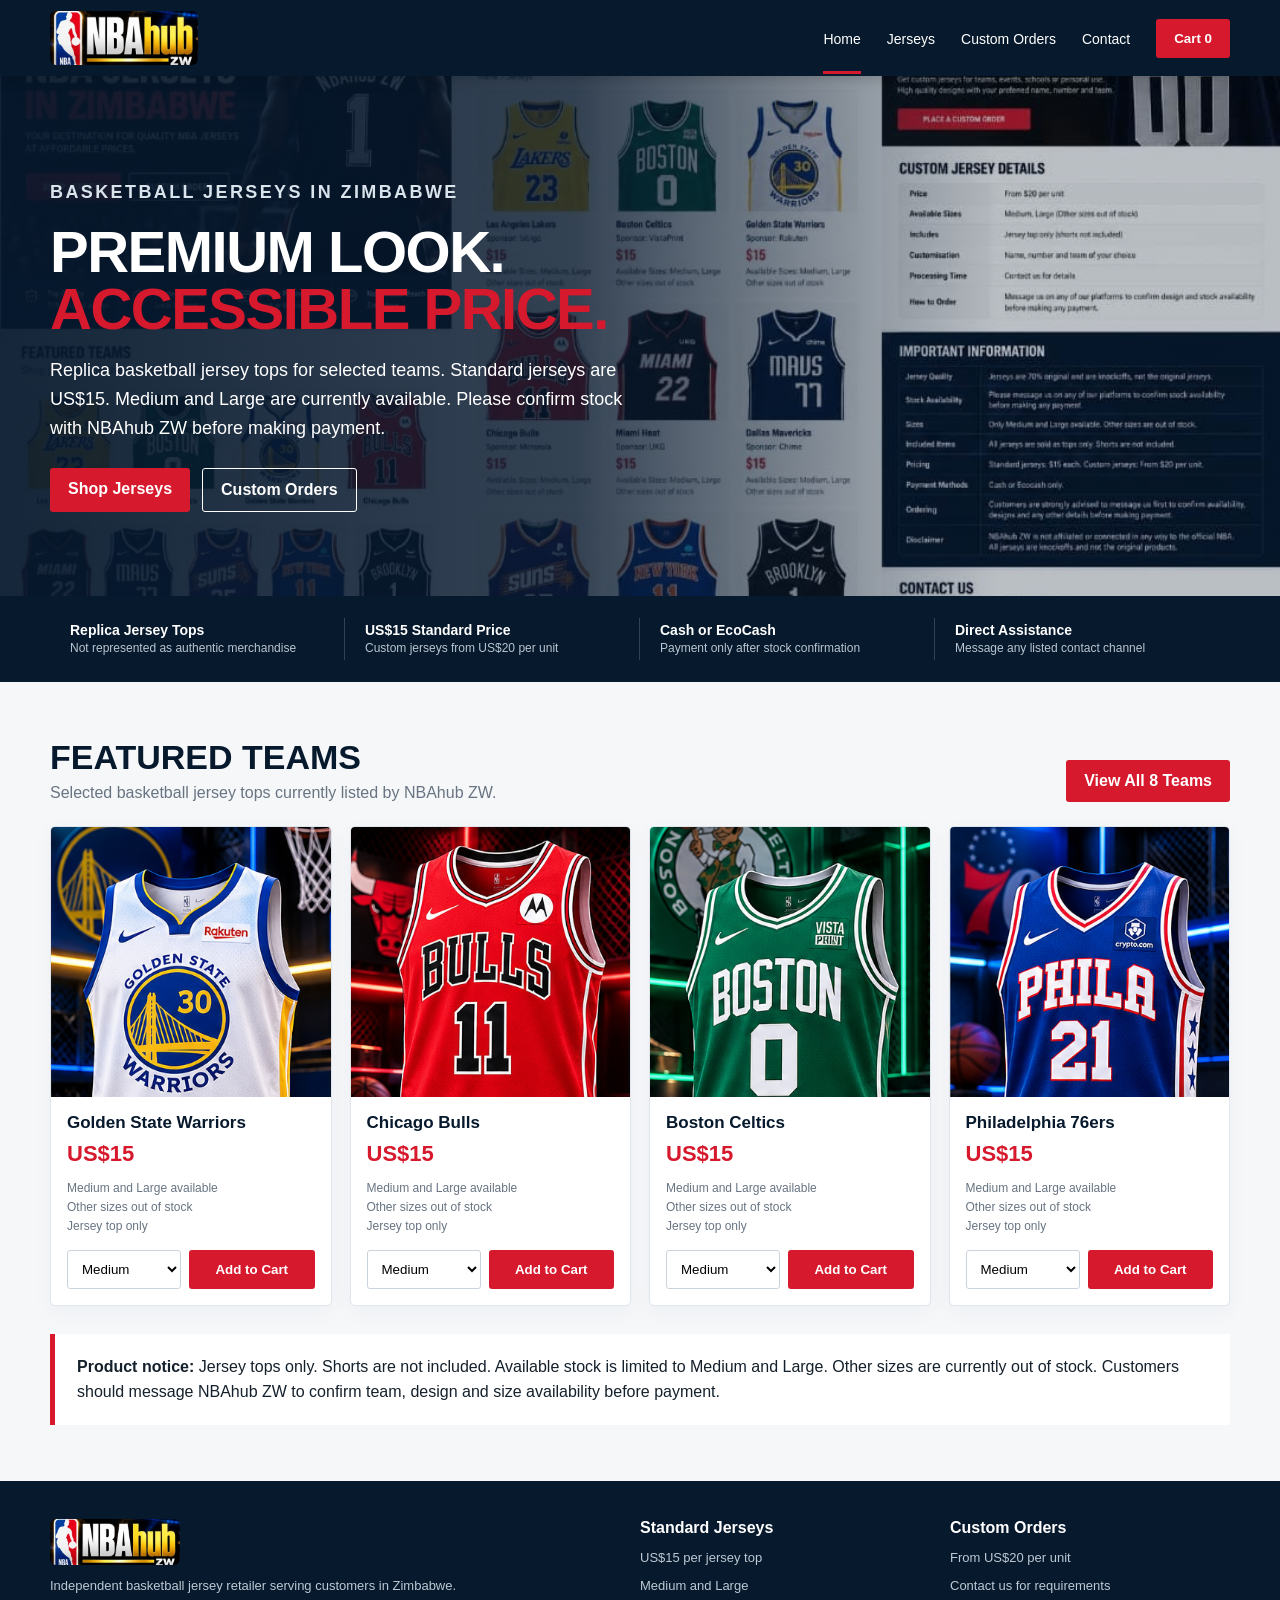
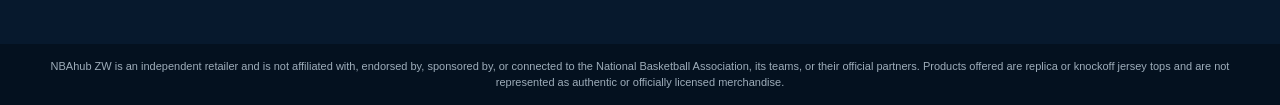
==== index.html @ 06e1029c "Add files via upload" ====
<!doctype html>
<html lang="en">
<head>
  <meta charset="utf-8">
  <meta name="viewport" content="width=device-width,initial-scale=1">
  <meta name="description" content="NBAhub ZW basketball jersey catalogue in Zimbabwe.">
  <title>NBAhub ZW | Basketball Jerseys Zimbabwe</title>
  <link rel="stylesheet" href="assets/style.css">
  <script defer src="assets/app.js"></script>

  <!-- Protection Styles: Disables text selection, highlighting, and user drag -->
  <style>
    body, html {
      -webkit-user-select: none; /* Safari / Chrome */
      -moz-user-select: none;    /* Firefox */
      -ms-user-select: none;     /* Internet Explorer/Edge */
      user-select: none;         /* Standard */
      -webkit-touch-callout: none; /* iOS Safari */
    }

    img {
      -webkit-user-drag: none;
      -khtml-user-drag: none;
      -moz-user-drag: none;
      -o-user-drag: none;
      user-drag: none;
      pointer-events: none; /* Prevents image drag and right-click download */
    }

    /* Keep buttons and links clickable and interactive */
    a, button, input, textarea, select {
      pointer-events: auto !important;
    }
  </style>

  <!-- Protection Script: Blocks right-click, shortcuts (F12, Ctrl+U, Ctrl+S, Ctrl+C) -->
  <script>
    // Disable right-click menu
    document.addEventListener('contextmenu', function(e) {
      e.preventDefault();
    }, false);

    // Block keyboard shortcuts for inspecting code or copying
    document.addEventListener('keydown', function(e) {
      // F12 (DevTools)
      if (e.keyCode === 123) {
        e.preventDefault();
      }
      // Ctrl+U / Cmd+U (View Source)
      if ((e.ctrlKey || e.metaKey) && e.keyCode === 85) {
        e.preventDefault();
      }
      // Ctrl+S / Cmd+S (Save Page)
      if ((e.ctrlKey || e.metaKey) && e.keyCode === 83) {
        e.preventDefault();
      }
      // Ctrl+C / Cmd+C (Copy)
      if ((e.ctrlKey || e.metaKey) && e.keyCode === 67) {
        e.preventDefault();
      }
      // Ctrl+Shift+I / Cmd+Option+I (Inspect)
      if ((e.ctrlKey || e.metaKey) && e.shiftKey && e.keyCode === 73) {
        e.preventDefault();
      }
    }, false);
  </script>
</head>

<body oncontextmenu="return false;" onselectstart="return false;" ondragstart="return false;">
  <header>
    <a class="brand" href="index.html"><img src="assets/images/nbahub-logo.jpg" alt="NBAhub ZW"></a>
    <button class="nav-toggle">Menu</button>
    <nav>
      <a class="active" href="index.html">Home</a>
      <a href="jerseys.html">Jerseys</a>
      <a href="custom.html">Custom Orders</a>
      <a href="contact.html">Contact</a>
      <button class="cart-btn" data-open-cart>Cart <span data-cart-count>0</span></button>
    </nav>
  </header>

  <main>
    <section class="hero">
      <div class="hero-inner">
        <div class="hero-copy">
          <p class="eyebrow">BASKETBALL JERSEYS IN ZIMBABWE</p>
          <h1>Premium look.<br><span>Accessible price.</span></h1>
          <p>Replica basketball jersey tops for selected teams. Standard jerseys are US$15. Medium and Large are currently available. Please confirm stock with NBAhub ZW before making payment.</p>
          <div class="actions">
            <a class="btn primary" href="jerseys.html">Shop Jerseys</a>
            <a class="btn secondary" href="custom.html">Custom Orders</a>
          </div>
        </div>
      </div>
    </section>

    <section class="trustbar">
      <div><strong>Replica Jersey Tops</strong><span>Not represented as authentic merchandise</span></div>
      <div><strong>US$15 Standard Price</strong><span>Custom jerseys from US$20 per unit</span></div>
      <div><strong>Cash or EcoCash</strong><span>Payment only after stock confirmation</span></div>
      <div><strong>Direct Assistance</strong><span>Message any listed contact channel</span></div>
    </section>

    <section class="section">
      <div class="section-head">
        <div>
          <h2>Featured Teams</h2>
          <p>Selected basketball jersey tops currently listed by NBAhub ZW.</p>
        </div>
        <a class="btn primary" href="jerseys.html">View All 8 Teams</a>
      </div>
      <div id="featured" class="grid"></div>
      <div class="notice">
        <strong>Product notice:</strong> Jersey tops only. Shorts are not included. Available stock is limited to Medium and Large. Other sizes are currently out of stock. Customers should message NBAhub ZW to confirm team, design and size availability before payment.
      </div>
    </section>
  </main>

  <footer>
    <div>
      <a class="brand compact" href="index.html"><img src="assets/images/nbahub-logo.jpg" alt="NBAhub ZW"></a>
      <p>Independent basketball jersey retailer serving customers in Zimbabwe.</p>
    </div>
    <div>
      <strong>Standard Jerseys</strong>
      <p>US$15 per jersey top</p>
      <p>Medium and Large</p>
    </div>
    <div>
      <strong>Custom Orders</strong>
      <p>From US$20 per unit</p>
      <p>Contact us for requirements</p>
    </div>
  </footer>

  <div class="legal">
    NBAhub ZW is an independent retailer and is not affiliated with, endorsed by, sponsored by, or connected to the National Basketball Association, its teams, or their official partners. Products offered are replica or knockoff jersey tops and are not represented as authentic or officially licensed merchandise.
  </div>

  <div class="cart" data-cart>
    <div class="cart-panel">
      <div class="cart-head">
        <h2>Your Cart</h2>
        <button data-close-cart>Close</button>
      </div>
      <div data-cart-items></div>
      <div class="cart-total">
        <span>Total</span>
        <strong data-cart-total>US$0</strong>
      </div>
      <p class="fine">This is an order enquiry only. Confirm availability and payment instructions before making any payment.</p>
      <button class="btn primary full" data-checkout>Send Order to WhatsApp</button>
    </div>
  </div>
</body>
</html>
---- assets/style.css ----
:root{--navy:#07192d;--navy2:#0b2846;--red:#d7192d;--white:#fff;--ink:#14202b;--muted:#687482;--line:#dfe5ea;--bg:#f5f7f9}*{box-sizing:border-box}html{scroll-behavior:smooth}body{margin:0;font-family:Arial,Helvetica,sans-serif;color:var(--ink);background:var(--bg)}a{text-decoration:none;color:inherit}header{height:76px;background:var(--navy);color:#fff;display:flex;align-items:center;padding:0 max(24px,calc((100% - 1180px)/2));gap:30px;position:sticky;top:0;z-index:20;box-shadow:0 2px 14px #0003}.brand{display:flex;align-items:center;gap:10px;font-weight:800;letter-spacing:.2px}.brand img{width:148px;height:54px;object-fit:cover;object-position:center;border-radius:6px}.brand.compact img{width:130px;height:46px}nav{margin-left:auto;display:flex;align-items:center;gap:26px;font-size:14px}nav a{padding:28px 0 24px;border-bottom:3px solid transparent}nav a:hover,nav a.active{border-color:var(--red)}.nav-toggle{display:none}.cart-btn,.btn,.buy-row button{border:0;background:var(--red);color:#fff;font-weight:700;padding:12px 18px;border-radius:3px;cursor:pointer}.hero{min-height:520px;background:linear-gradient(90deg,#06182deF 0%,#06182dcf 45%,#06182d42 78%),url('images/layout-reference.jpg') center/cover;display:flex;align-items:center;color:#fff}.hero-inner{width:min(1180px,calc(100% - 48px));margin:auto}.hero-copy{max-width:640px}.eyebrow{font-size:13px;letter-spacing:2.4px;font-weight:800;color:#d9e3ec}.hero h1,.page-hero h1{font-size:58px;line-height:.98;margin:10px 0 18px;text-transform:uppercase;letter-spacing:-1.5px}.hero h1 span{color:var(--red)}.hero p{font-size:18px;line-height:1.6;max-width:590px}.actions{display:flex;gap:12px;margin-top:26px}.btn.secondary{background:transparent;border:1px solid #fff}.trustbar{background:var(--navy);color:#fff;display:grid;grid-template-columns:repeat(4,1fr);padding:22px max(24px,calc((100% - 1180px)/2));gap:0}.trustbar div{padding:4px 20px;border-right:1px solid #ffffff2e}.trustbar div:last-child{border:0}.trustbar strong{display:block;font-size:14px}.trustbar span{font-size:12px;color:#b9c6d2}.section{width:min(1180px,calc(100% - 48px));margin:0 auto;padding:56px 0}.section-head{display:flex;align-items:end;justify-content:space-between;margin-bottom:24px}.section h2{font-size:34px;margin:0;text-transform:uppercase;color:var(--navy)}.section-head p{margin:7px 0 0;color:var(--muted)}.grid{display:grid;grid-template-columns:repeat(4,1fr);gap:18px}.product{background:#fff;border:1px solid var(--line);border-radius:5px;overflow:hidden;box-shadow:0 6px 22px #0b28460a}.product-visual{height:270px;background:#fff;display:flex;align-items:center;justify-content:center;overflow:hidden}.jersey-photo{width:100%;height:100%;object-fit:cover;object-position:center top;transform:scale(1.02)}.product-body{padding:16px}.product h3{margin:0 0 8px;font-size:17px;color:var(--navy)}.price{color:var(--red);font-size:22px;font-weight:900;margin:6px 0}.availability{font-size:12px;line-height:1.6;color:var(--muted)}.buy-row{display:grid;grid-template-columns:1fr 1.1fr;gap:8px;margin-top:13px}.buy-row select{border:1px solid #cbd4dc;padding:10px;border-radius:3px;background:#fff}.jersey-art{width:72%;height:88%;clip-path:polygon(23% 0,38% 7%,62% 7%,77% 0,100% 22%,85% 36%,83% 100%,17% 100%,15% 36%,0 22%);background:linear-gradient(90deg,var(--c2) 0 8%,var(--c1) 8% 92%,var(--c2) 92%);display:flex;flex-direction:column;align-items:center;justify-content:center;color:#fff;text-shadow:0 2px 3px #0007;border:1px solid #0001}.jersey-art span{font-weight:900;font-size:25px}.jersey-art strong{font-size:50px}.jersey-art small{font-size:8px;margin-top:22px;letter-spacing:.5px}.notice{background:#fff;border-left:5px solid var(--red);padding:20px 22px;margin-top:28px;line-height:1.6}.page-hero{background:linear-gradient(90deg,#1b0508e8,#6b080fe8),url('images/layout-reference.jpg') center 25%/cover;color:#fff;padding:62px max(24px,calc((100% - 1180px)/2))}.page-hero h1{font-size:48px}.page-hero p{max-width:720px;line-height:1.6}.info-grid{display:grid;grid-template-columns:1fr 1fr;gap:24px}.panel{background:#fff;border:1px solid var(--line);padding:28px}.panel h2{font-size:25px}.details{width:100%;border-collapse:collapse}.details td{padding:14px;border-bottom:1px solid var(--line);vertical-align:top}.details td:first-child{font-weight:700;width:34%;color:var(--navy)}.contact-grid{display:grid;grid-template-columns:repeat(4,1fr);gap:16px}.contact-card{background:#fff;border:1px solid var(--line);padding:22px;min-height:145px}.contact-card strong{display:block;color:var(--navy);margin-bottom:12px}.contact-card a{color:var(--red);font-weight:700;word-break:break-word}footer{background:var(--navy);color:#fff;padding:38px max(24px,calc((100% - 1180px)/2));display:grid;grid-template-columns:2fr 1fr 1fr;gap:30px}footer p{font-size:13px;color:#bdc9d4}.legal{background:#04111f;color:#9eadba;text-align:center;padding:14px 24px;font-size:11px;line-height:1.5}.stock-banner{background:#fff3f4;border:1px solid #f0c4ca;color:#6e1821;padding:16px;margin-bottom:22px}.cart{position:fixed;inset:0;background:#0008;z-index:50;display:none;justify-content:flex-end}.cart.open{display:flex}.cart-panel{width:min(430px,100%);height:100%;background:#fff;padding:24px;overflow:auto}.cart-head{display:flex;justify-content:space-between;align-items:center;border-bottom:1px solid var(--line)}.cart-head button,.cart-item button{border:0;background:none;color:var(--red);cursor:pointer}.cart-item{display:flex;justify-content:space-between;gap:14px;padding:16px 0;border-bottom:1px solid var(--line)}.cart-item p{font-size:12px;color:var(--muted)}.cart-total{display:flex;justify-content:space-between;font-size:20px;padding:22px 0}.full{width:100%}.fine{font-size:12px;color:var(--muted)}.empty{padding:30px 0;color:var(--muted)}
@media(max-width:900px){.grid{grid-template-columns:repeat(2,1fr)}.contact-grid{grid-template-columns:repeat(2,1fr)}.trustbar{grid-template-columns:repeat(2,1fr);row-gap:18px}.hero h1{font-size:46px}.info-grid{grid-template-columns:1fr}nav{display:none;position:absolute;top:76px;left:0;right:0;background:var(--navy);padding:18px 24px;flex-direction:column;align-items:stretch}nav.open{display:flex}nav a{padding:10px 0}.nav-toggle{display:block;margin-left:auto;background:none;border:1px solid #fff;color:#fff;padding:8px 12px}.brand img{width:128px;height:48px}}
@media(max-width:560px){.grid,.contact-grid{grid-template-columns:1fr}.hero{min-height:560px}.hero h1,.page-hero h1{font-size:38px}.hero-inner,.section{width:min(100% - 30px,1180px)}.trustbar{grid-template-columns:1fr 1fr;padding:20px 8px}.trustbar div{padding:6px 10px}.product-visual{height:330px}footer{grid-template-columns:1fr}.actions{flex-direction:column}.btn{text-align:center}}
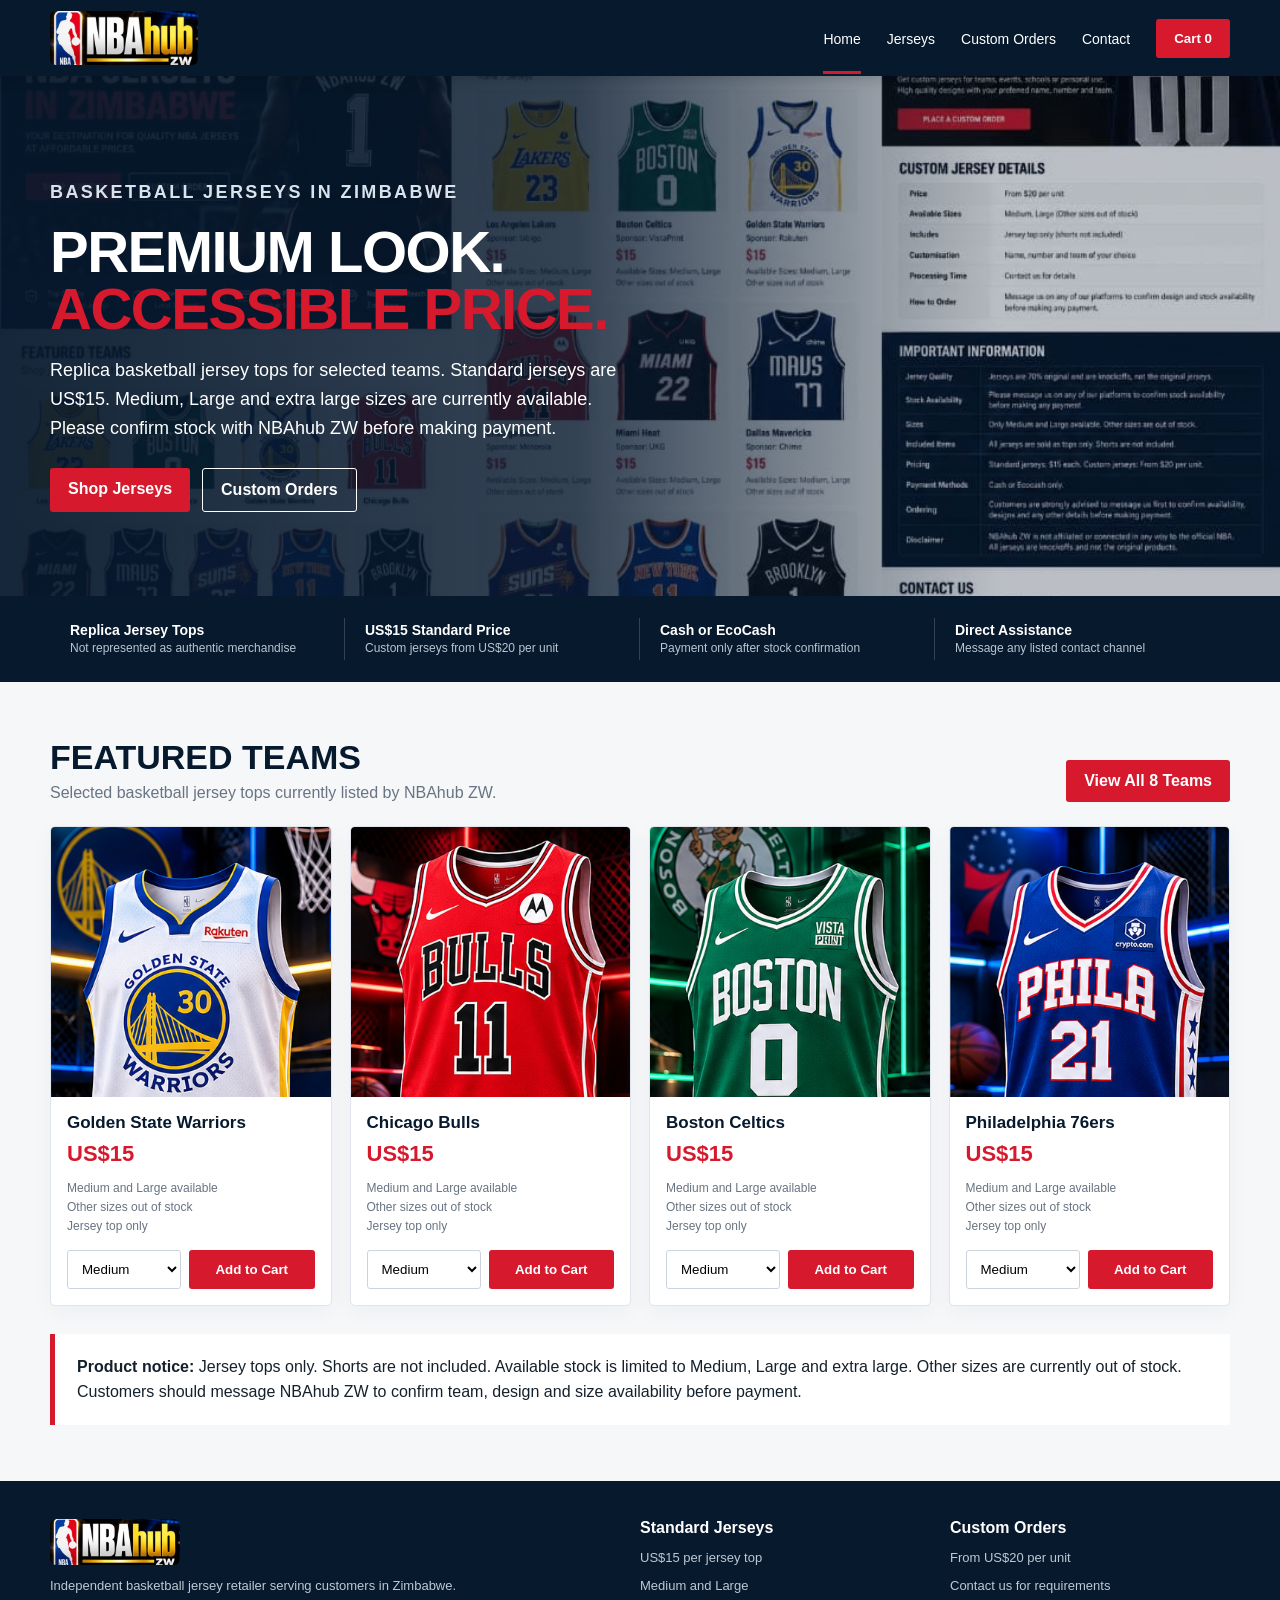
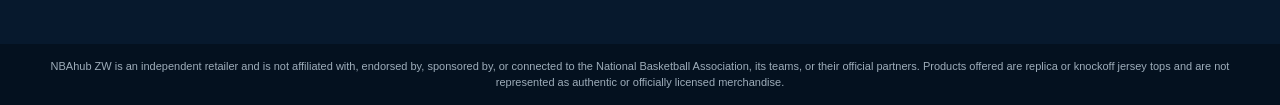
==== commit 684b0911: "Update index.html" ====
--- a/index.html
+++ b/index.html
@@ -85,7 +85,7 @@
         <div class="hero-copy">
           <p class="eyebrow">BASKETBALL JERSEYS IN ZIMBABWE</p>
           <h1>Premium look.<br><span>Accessible price.</span></h1>
-          <p>Replica basketball jersey tops for selected teams. Standard jerseys are US$15. Medium and Large are currently available. Please confirm stock with NBAhub ZW before making payment.</p>
+          <p>Replica basketball jersey tops for selected teams. Standard jerseys are US$15. Medium, Large and extra large sizes are currently available. Please confirm stock with NBAhub ZW before making payment.</p>
           <div class="actions">
             <a class="btn primary" href="jerseys.html">Shop Jerseys</a>
             <a class="btn secondary" href="custom.html">Custom Orders</a>
@@ -111,7 +111,7 @@
       </div>
       <div id="featured" class="grid"></div>
       <div class="notice">
-        <strong>Product notice:</strong> Jersey tops only. Shorts are not included. Available stock is limited to Medium and Large. Other sizes are currently out of stock. Customers should message NBAhub ZW to confirm team, design and size availability before payment.
+        <strong>Product notice:</strong> Jersey tops only. Shorts are not included. Available stock is limited to Medium, Large and extra large. Other sizes are currently out of stock. Customers should message NBAhub ZW to confirm team, design and size availability before payment.
       </div>
     </section>
   </main>
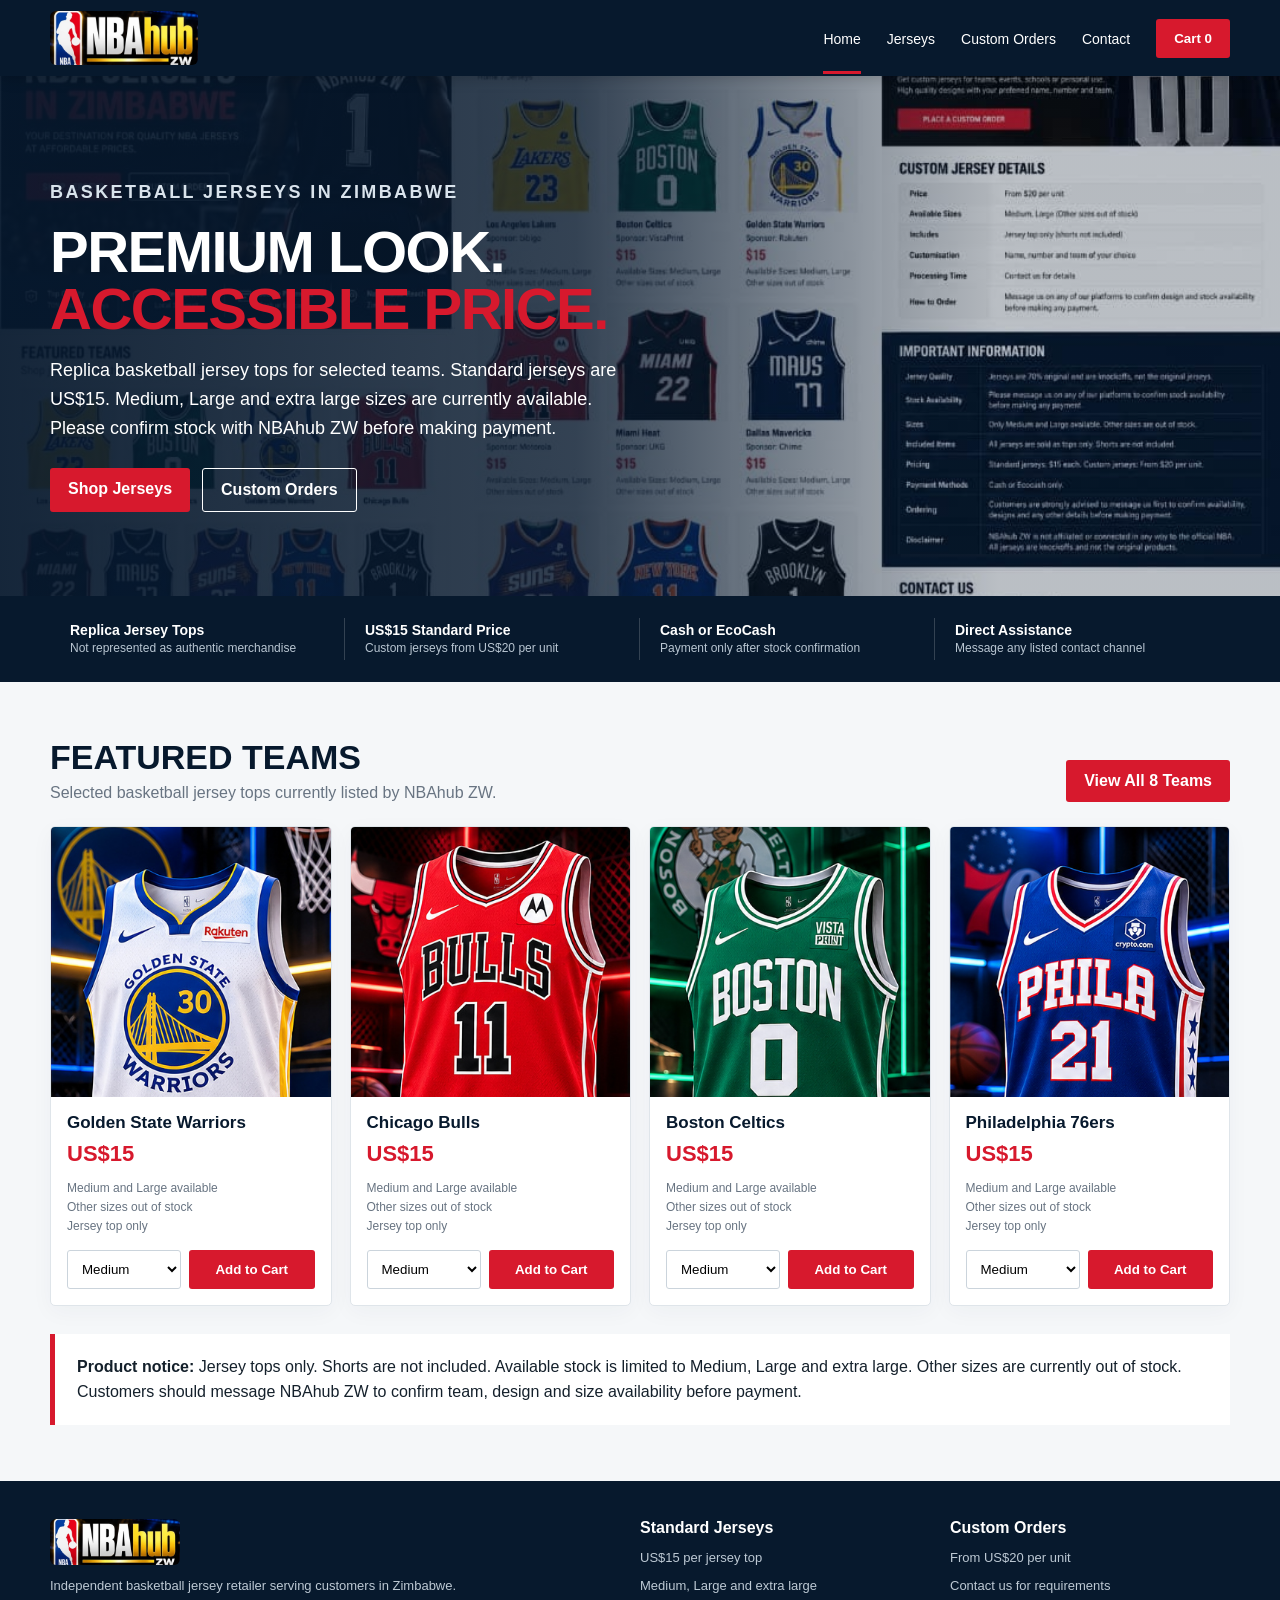
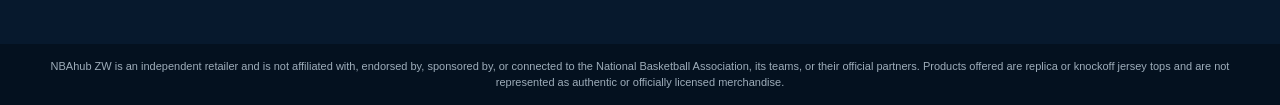
==== commit dde6bb59: "Update index.html" ====
--- a/index.html
+++ b/index.html
@@ -124,7 +124,7 @@
     <div>
       <strong>Standard Jerseys</strong>
       <p>US$15 per jersey top</p>
-      <p>Medium and Large</p>
+      <p>Medium, Large and extra large</p>
     </div>
     <div>
       <strong>Custom Orders</strong>
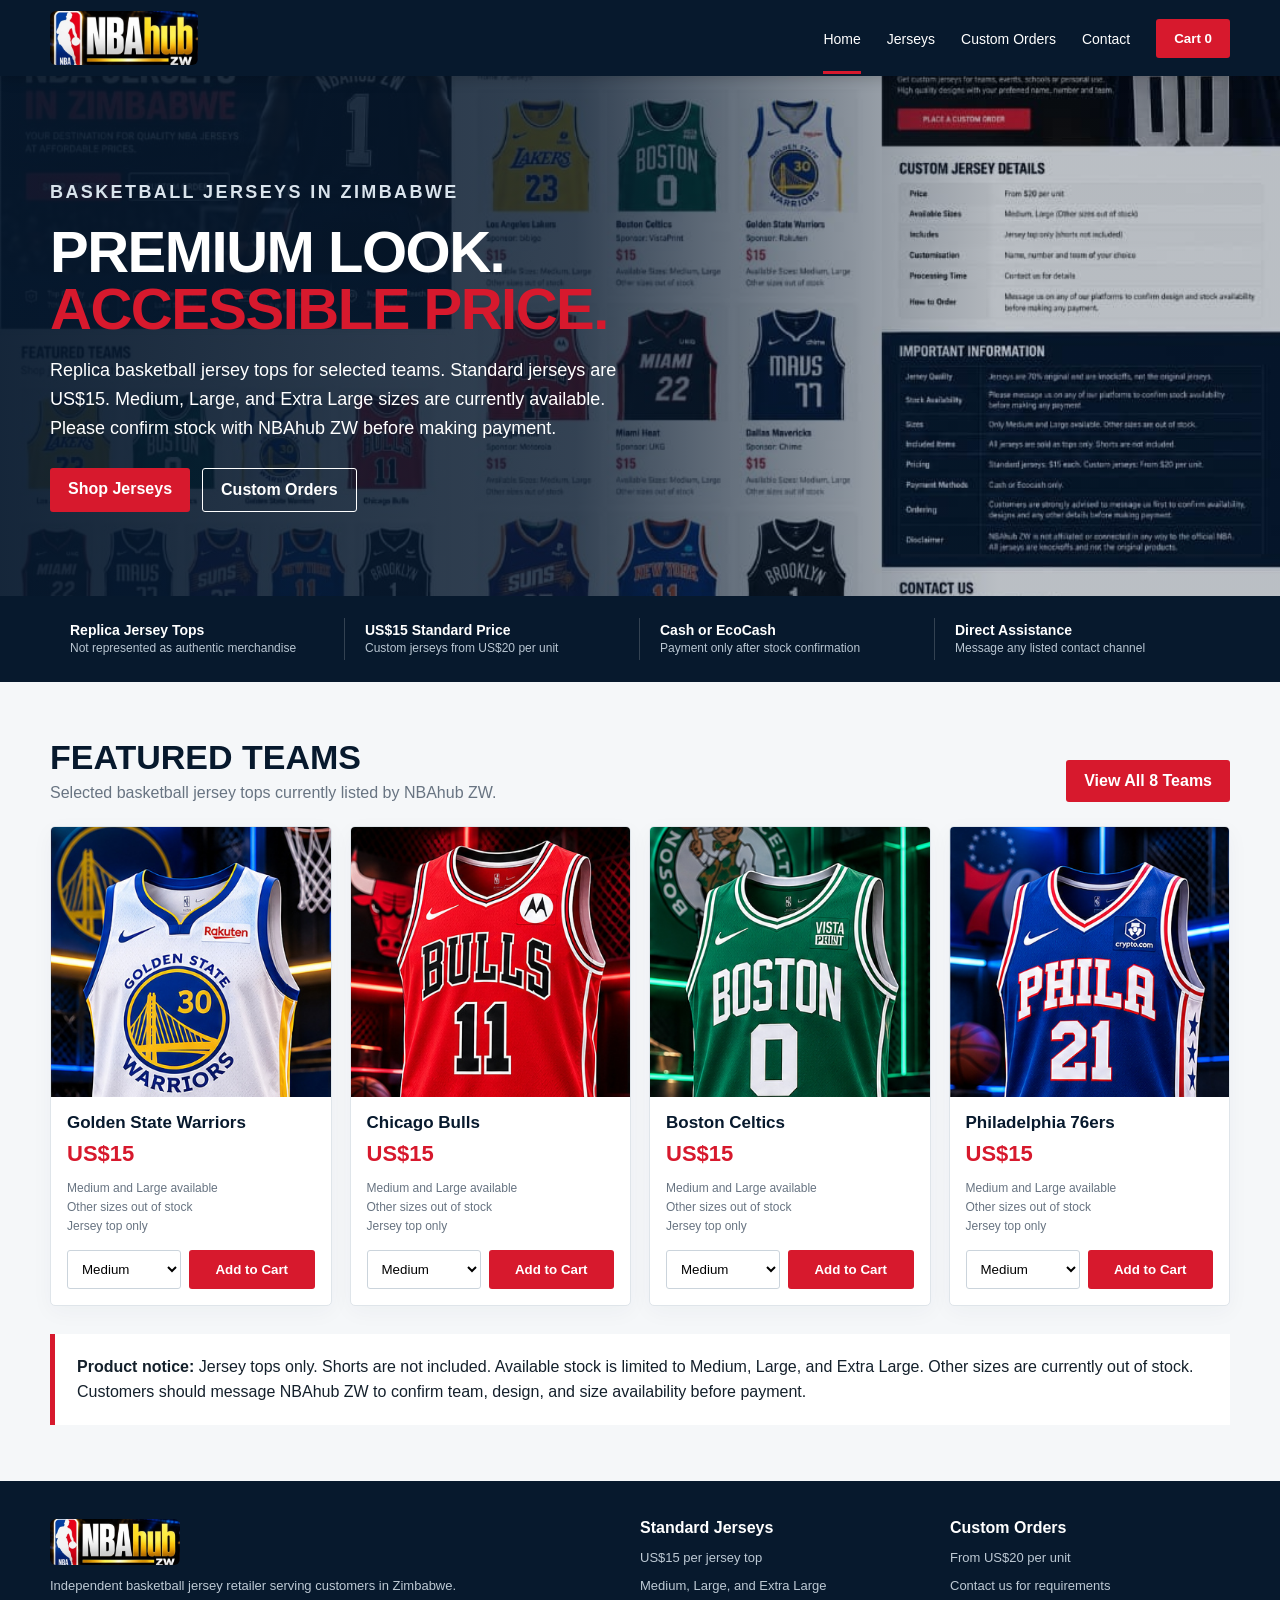
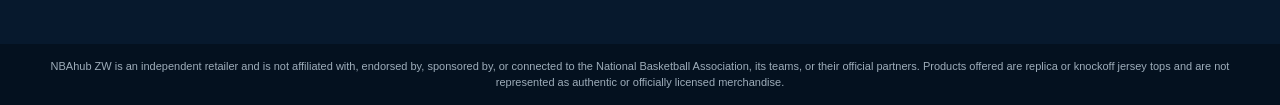
==== commit 0034d470: "Update index.html" ====
--- a/index.html
+++ b/index.html
@@ -85,7 +85,7 @@
         <div class="hero-copy">
           <p class="eyebrow">BASKETBALL JERSEYS IN ZIMBABWE</p>
           <h1>Premium look.<br><span>Accessible price.</span></h1>
-          <p>Replica basketball jersey tops for selected teams. Standard jerseys are US$15. Medium, Large and extra large sizes are currently available. Please confirm stock with NBAhub ZW before making payment.</p>
+          <p>Replica basketball jersey tops for selected teams. Standard jerseys are US$15. Medium, Large, and Extra Large sizes are currently available. Please confirm stock with NBAhub ZW before making payment.</p>
           <div class="actions">
             <a class="btn primary" href="jerseys.html">Shop Jerseys</a>
             <a class="btn secondary" href="custom.html">Custom Orders</a>
@@ -111,7 +111,7 @@
       </div>
       <div id="featured" class="grid"></div>
       <div class="notice">
-        <strong>Product notice:</strong> Jersey tops only. Shorts are not included. Available stock is limited to Medium, Large and extra large. Other sizes are currently out of stock. Customers should message NBAhub ZW to confirm team, design and size availability before payment.
+        <strong>Product notice:</strong> Jersey tops only. Shorts are not included. Available stock is limited to Medium, Large, and Extra Large. Other sizes are currently out of stock. Customers should message NBAhub ZW to confirm team, design, and size availability before payment.
       </div>
     </section>
   </main>
@@ -124,7 +124,7 @@
     <div>
       <strong>Standard Jerseys</strong>
       <p>US$15 per jersey top</p>
-      <p>Medium, Large and extra large</p>
+      <p>Medium, Large, and Extra Large</p>
     </div>
     <div>
       <strong>Custom Orders</strong>
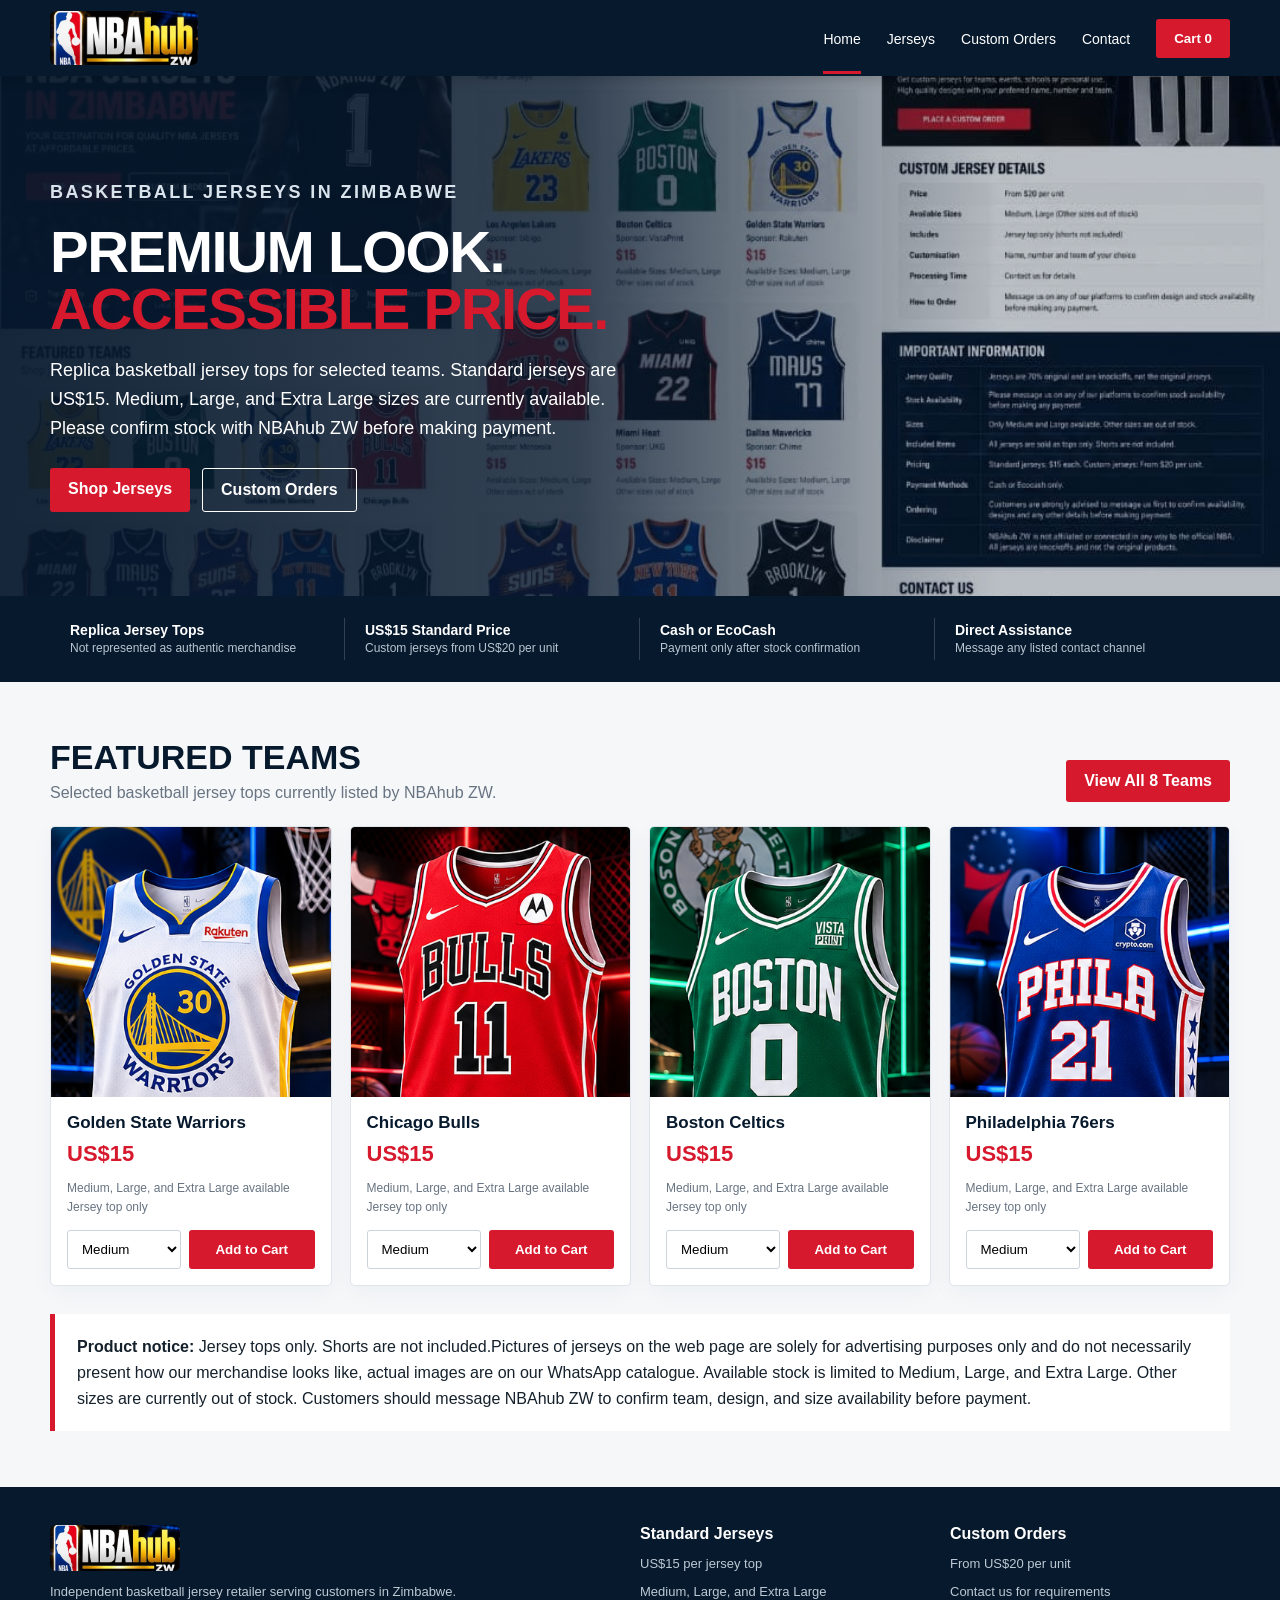
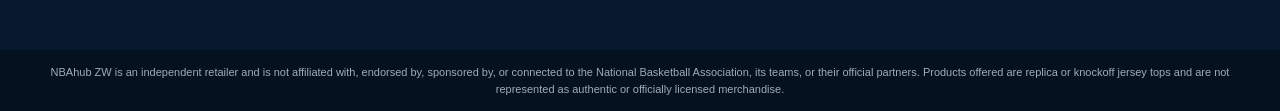
==== commit 2080cc0a: "Update index.html" ====
--- a/index.html
+++ b/index.html
@@ -111,7 +111,9 @@
       </div>
       <div id="featured" class="grid"></div>
       <div class="notice">
-        <strong>Product notice:</strong> Jersey tops only. Shorts are not included. Available stock is limited to Medium, Large, and Extra Large. Other sizes are currently out of stock. Customers should message NBAhub ZW to confirm team, design, and size availability before payment.
+        <strong>Product notice:</strong> Jersey tops only. Shorts are not included.Pictures of jerseys on the web page are solely for advertising purposes only and do not necessarily present how our merchandise looks like, actual images are on our WhatsApp catalogue.
+
+Available stock is limited to Medium, Large, and Extra Large. Other sizes are currently out of stock. Customers should message NBAhub ZW to confirm team, design, and size availability before payment.
       </div>
     </section>
   </main>
